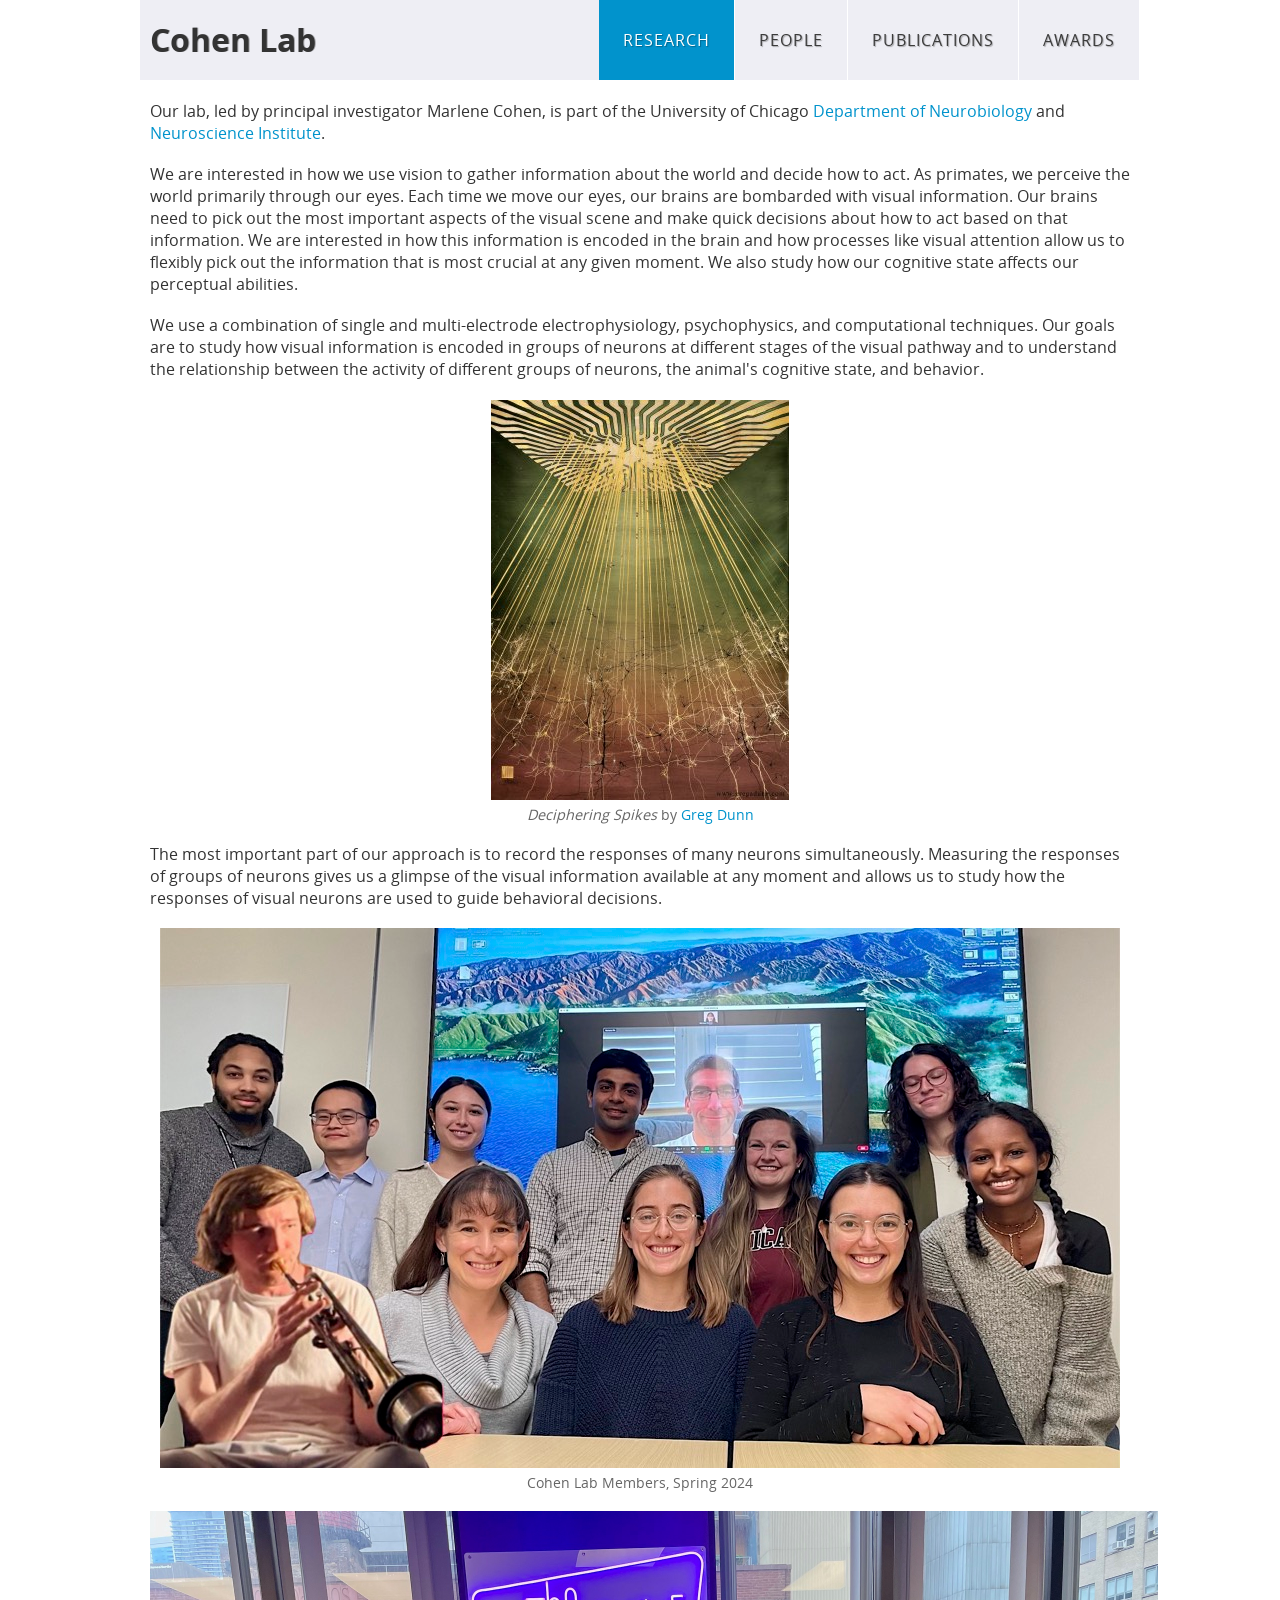
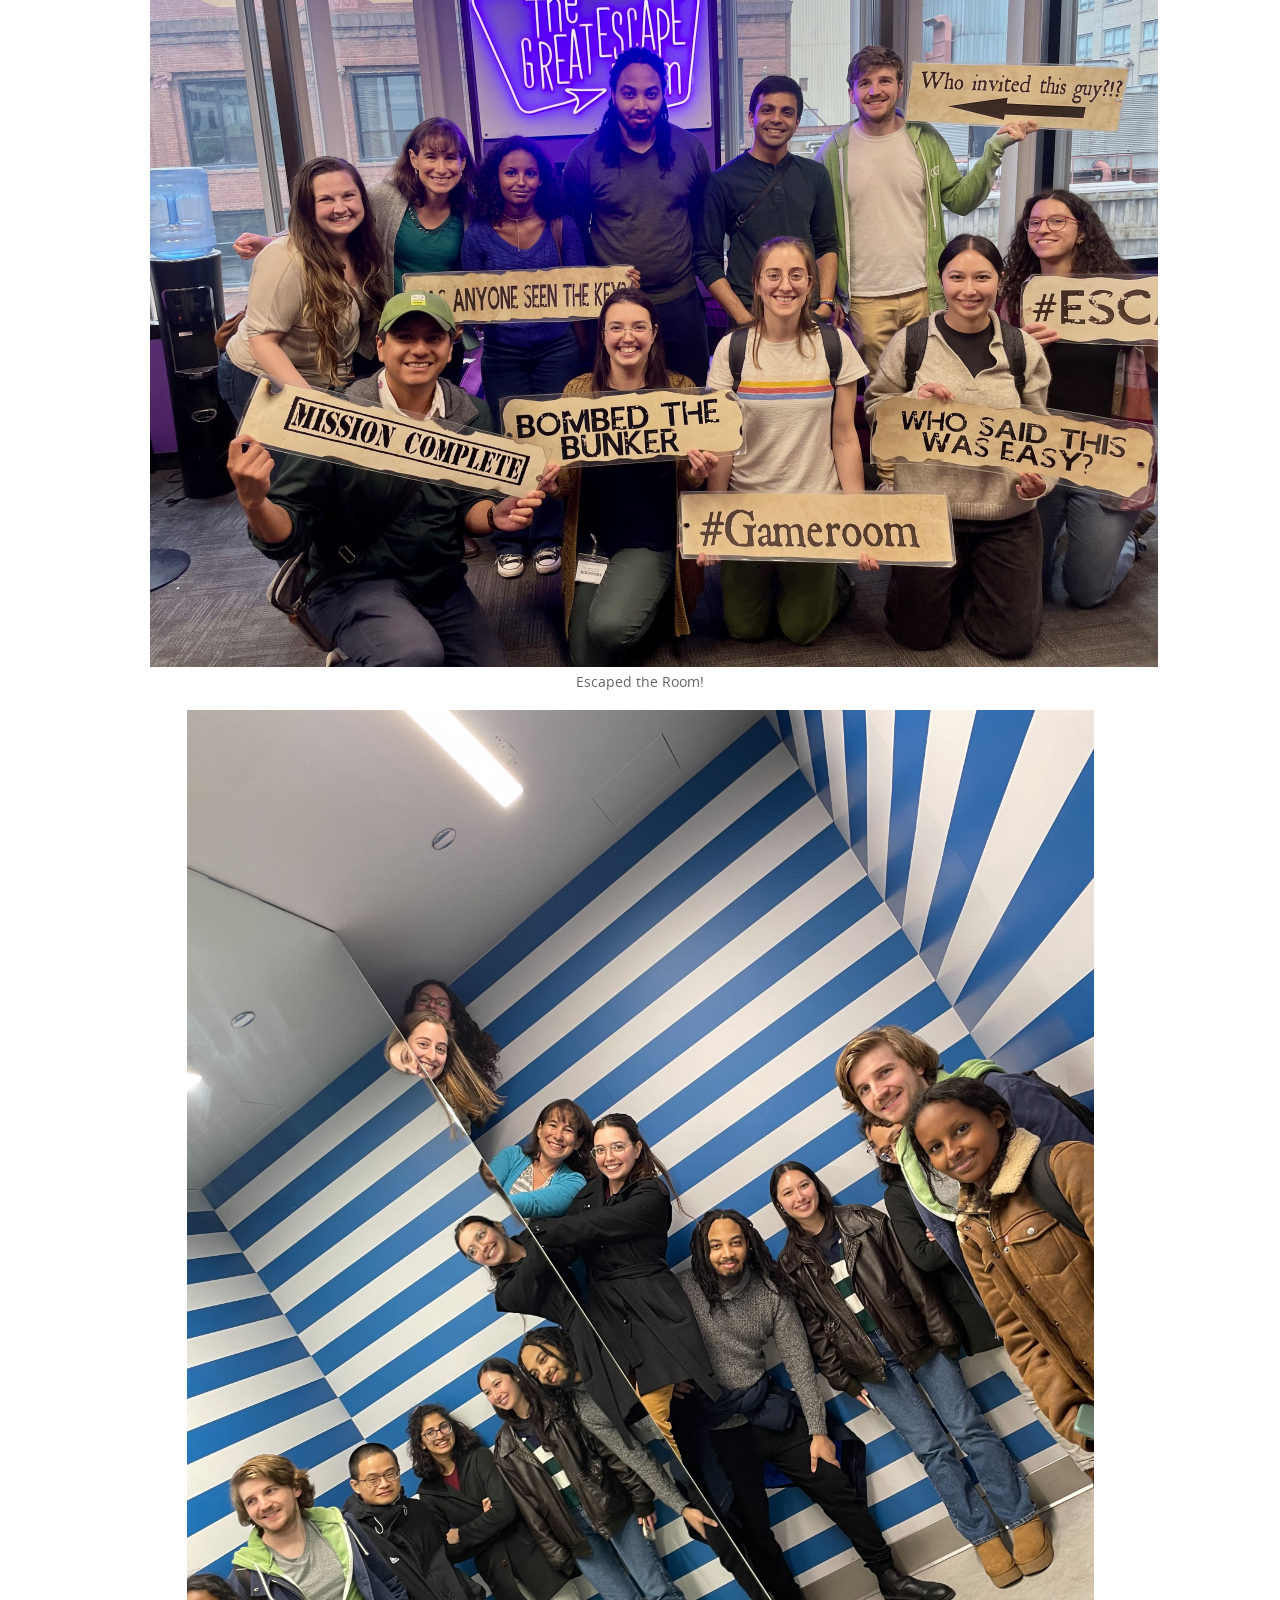
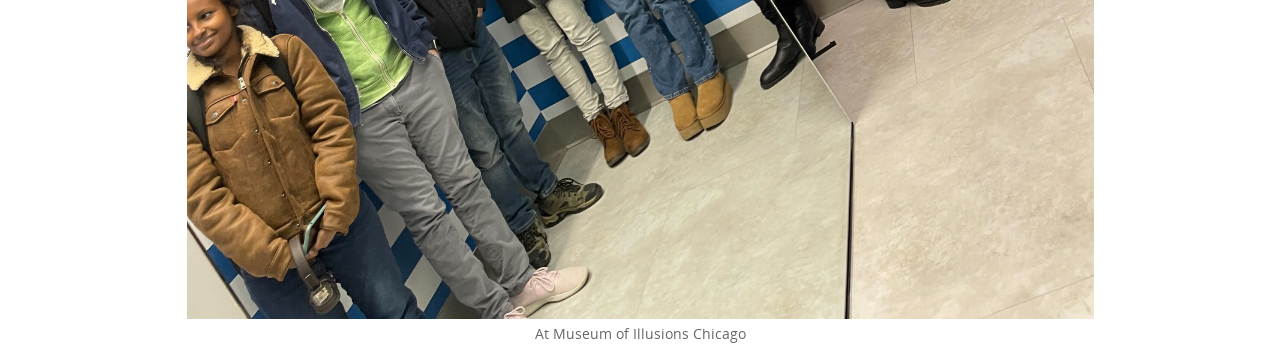
==== docs/index.html @ cf674f64 "Initial commit" ====
<!DOCTYPE html>
<html>
  <head>
    <title>Marlene Cohen Laboratory</title>
    <link href="cohenlab.css" rel="stylesheet" type="text/css" />
  </head>
  <body>
    <div class="content">
      <div class="header">
        <!-- <img src='banner-pitt-mark.jpg'> -->

        <div id="nav">
          <ul>
            <li class="current"><a href="index.html">Research</a></li>
            <li><a href="people.html">People</a></li>
            <li><a href="publications.html">Publications</a></li>
            <li><a href="awards.html">Awards</a></li>
          </ul>
        </div>
        <h1>Cohen Lab</h1>
      </div>

      <div class="main">
        <div class="">
          <!-- <img src='sampledata.jpg'>
<div class="captions">
	<h2>This is what our data looks like.</h2>
</div>

<img src='samplechannel.jpg'>
 -->
          <p>
            Our lab, led by principal investigator Marlene Cohen, is part of the
            University of Chicago
            <a href="https://neurobiology.uchicago.edu/"
              >Department of Neurobiology</a
            >
            and
            <a href="https://neuroscience.uchicago.edu/"
              >Neuroscience Institute</a
            >.
          </p>
          <p>
            We are interested in how we use vision to gather information about
            the world and decide how to act. As primates, we perceive the world
            primarily through our eyes. Each time we move our eyes, our brains
            are bombarded with visual information. Our brains need to pick out
            the most important aspects of the visual scene and make quick
            decisions about how to act based on that information. We are
            interested in how this information is encoded in the brain and how
            processes like visual attention allow us to flexibly pick out the
            information that is most crucial at any given moment. We also study
            how our cognitive state affects our perceptual abilities.
          </p>
          <p>
            We use a combination of single and multi-electrode
            electrophysiology, psychophysics, and computational techniques. Our
            goals are to study how visual information is encoded in groups of
            neurons at different stages of the visual pathway and to understand
            the relationship between the activity of different groups of
            neurons, the animal's cognitive state, and behavior.
          </p>

          <div class="figure">
            <div>
              <a href="cohen_commission.html"
                ><img src="cohen_commission.jpg" width="298" height="400"
              /></a>
              <!--
	<img src='arrays.jpg' width='900' height='441'>
	<img src='sampledata.jpg' width='482' height='280'>
	<img src='samplechannel.jpg' width='399' height='280'> -->
            </div>
            <div class="caption">
              <i>Deciphering Spikes</i> by
              <a href="cohen_commission.html">Greg Dunn</a>
            </div>
          </div>

          <p>
            The most important part of our approach is to record the responses
            of many neurons simultaneously. Measuring the responses of groups of
            neurons gives us a glimpse of the visual information available at
            any moment and allows us to study how the responses of visual
            neurons are used to guide behavioral decisions.
          </p>
        </div>

        <div class="figure">
          <img
            src="labpic.jpg"
            width="960"
            height="540"
            alt="Lab members gathered"
          />
          <div class="caption">Cohen Lab Members, Spring 2024</div>
        </div>
        <div class="figure">
          <img
            src="escape.jpg"
            width="1008"
            height="756"
            alt="Lab members celebrate victory"
          />
          <div class="caption">Escaped the Room!</div>
        </div>
        <div class="figure">
          <img
            src="illusion.jpg"
            width="907"
            height="1209"
            alt="Unusual perspective of lab members"
          />
          <div class="caption">At Museum of Illusions Chicago</div>
        </div>
      </div>
    </div>
    <script type="text/javascript">
      var _gaq = _gaq || [];
      _gaq.push(["_setAccount", "UA-36867019-1"]);
      _gaq.push(["_trackPageview"]);

      (function () {
        var ga = document.createElement("script");
        ga.type = "text/javascript";
        ga.async = true;
        ga.src =
          ("https:" == document.location.protocol
            ? "https://ssl"
            : "http://www") + ".google-analytics.com/ga.js";
        var s = document.getElementsByTagName("script")[0];
        s.parentNode.insertBefore(ga, s);
      })();
    </script>
  </body>
</html>
---- docs/cohenlab.css ----
@font-face  {
	font-family: 'cohenlab';
	font-style: normal;
	font-weight: 400;
	font-variant: normal;
	src: url("opensans-regular.woff");
}
@font-face  {
	font-family: 'cohenlab';
	font-style: normal;
	font-weight: 700;
	font-variant: normal;
	src: url("opensans-bold.woff");
}

* {
	margin: 0;
	padding: 0;
}
body {
	font-family: cohenlab, "Helvetica Neue", Helvetica, sans-serif;
	color: #333;
}
h1, h2, h3, h4, h5, h6 {
	font-family: cohenlab, "Helvetica Neue", Helvetica, cohenlab, sans-serif;
}

p {
	margin-bottom: 1.2em;
}
a {
	color: #0193CC;
	text-decoration: none;
}
a:hover {
	background-color: #EEEEF4;
}


.hidden {
	display: none;
}


.header {
	background-color: #EEEEF4;
	height: 80px;
	margin-bottom: 20px;
	overflow: hidden;
}
.header h1 {
	margin-left: 10px;
	line-height: 80px;
	text-shadow: 1px 0px 0px rgba(0,0,0,0.3);
}
.header h1 a {
	color: #333;
}

#nav {
	height: 80px;
	margin: 0px auto;
	float: right;
}

#nav ul {
	margin: 0;
	padding: 0px;
	list-style: none;
	line-height: normal;
}

#nav li {
	float: left;
	border-right: 1px solid #FFFFFF;
	text-shadow: 1px 1px 1px rgba(0,0,0,0.3);
}

#nav a {
	display: block;
	letter-spacing: 1px;
	line-height: 80px;
	padding: 0px 24px;
	text-decoration: none;
	text-align: center;
	text-transform: uppercase;
	font-size: 16px;
	font-weight: normal;
	color: #3B3B3B;
	border: none;
}

#nav .current a {
	background: #0193CC;
	color: #FFFFFF;
}
#nav a:hover {
	background: rgba(1, 147, 204, 0.7);
	color: #FFFFFF;
}

#nav .current a {
	background: #0193CC;
}

.main {
	padding: 0 10px;
}

.content {
	margin: 0 auto;
	padding: 0 20px;
	max-width: 1000px;
}

.figure {
	text-align: center;
	margin-bottom: 1.2em;
}
.figure .caption {
	font-size: 0.9em;
	color: #666;
}


.person {
	margin-bottom: 20px;
	-moz-border-radius: 4px;
	-webkit-border-radius: 4px;
	padding: 10px;
	clear: both;
}
.person .photo {
	float: left;
	margin-right: 20px;
}
.person .text {
}
.person .name {
	color: #000;
	font-weight: bold;
}
.person .title {
	color: #666;
	font-size: 0.8em;
}
.person .degree {
	color: #666;
	font-size: 0.8em;
}


.pub {
	margin: 1em 2em;
}
.pub .me {
	font-weight: bold;
}

.awards {
    margin: 10px 0 0 40px;
}
.awards li {
    margin: 1em 0;
}


.blockquote {
	font-style: italic;
}
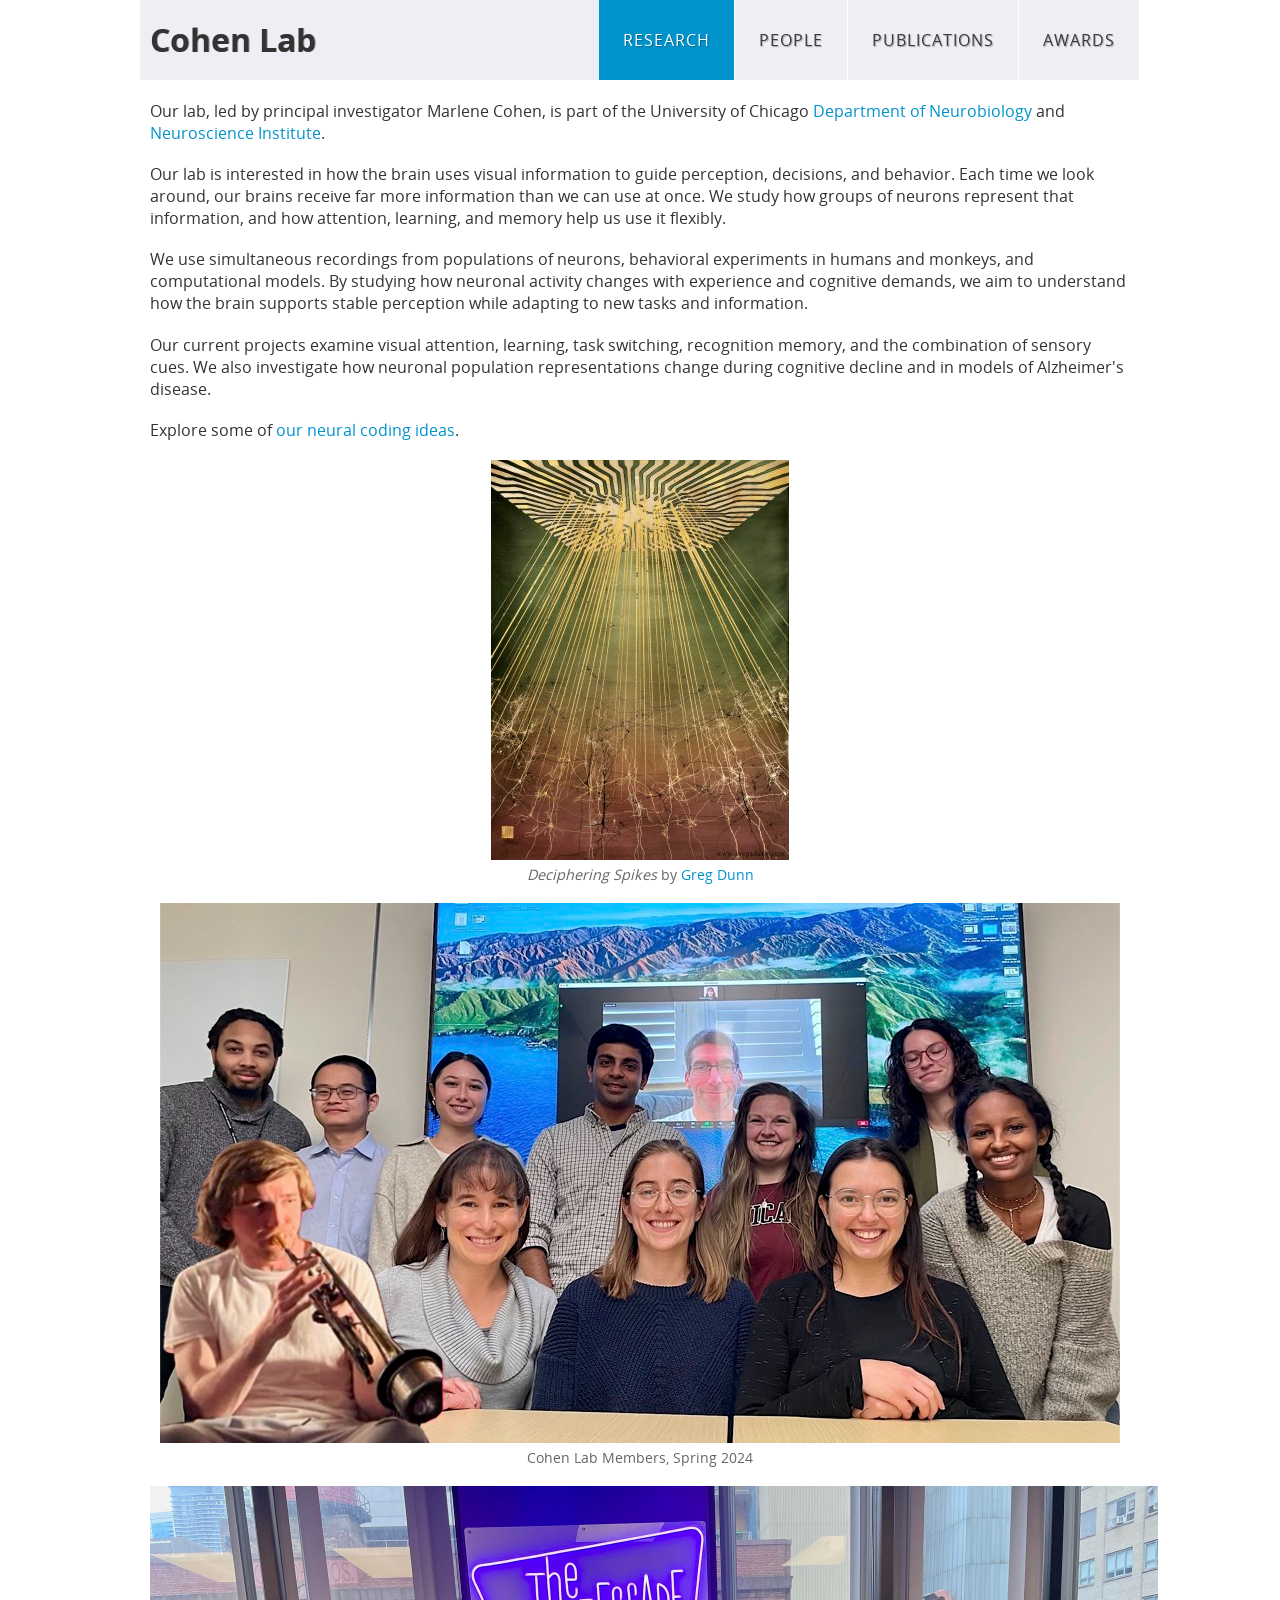
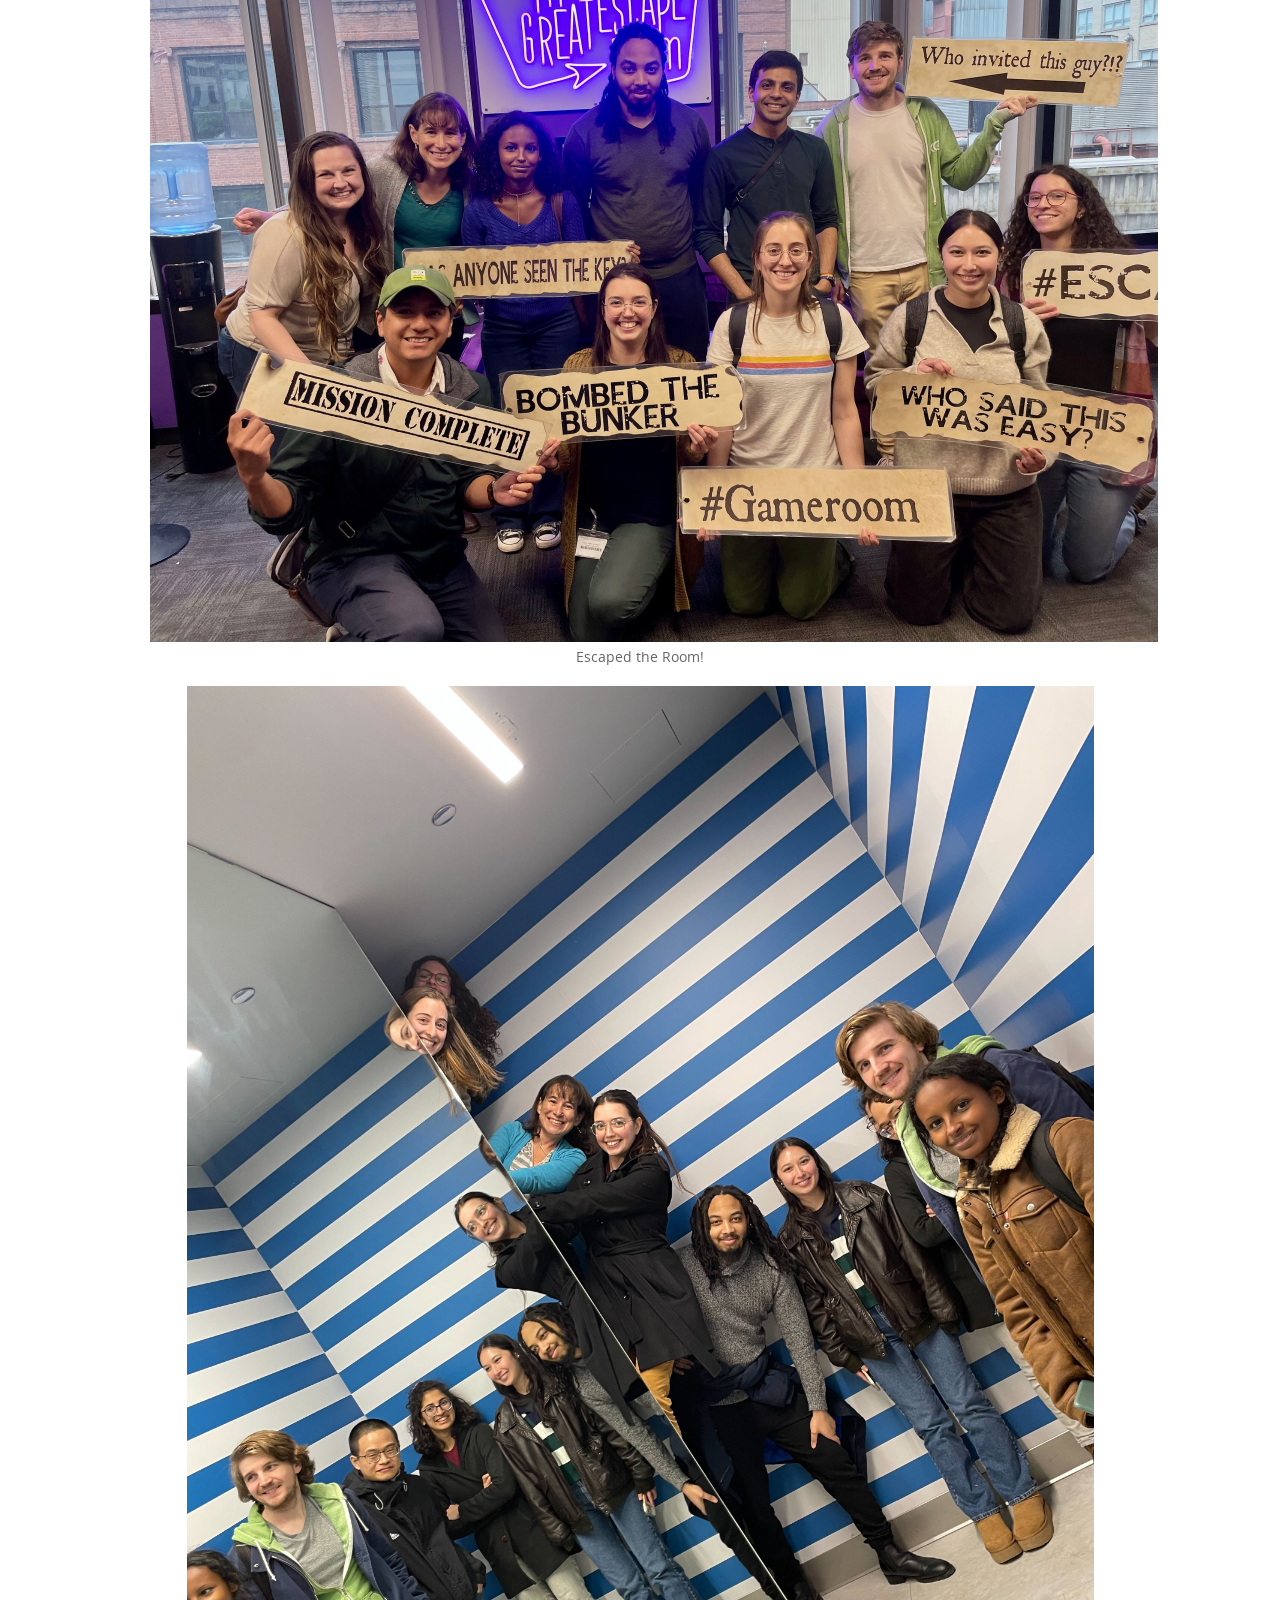
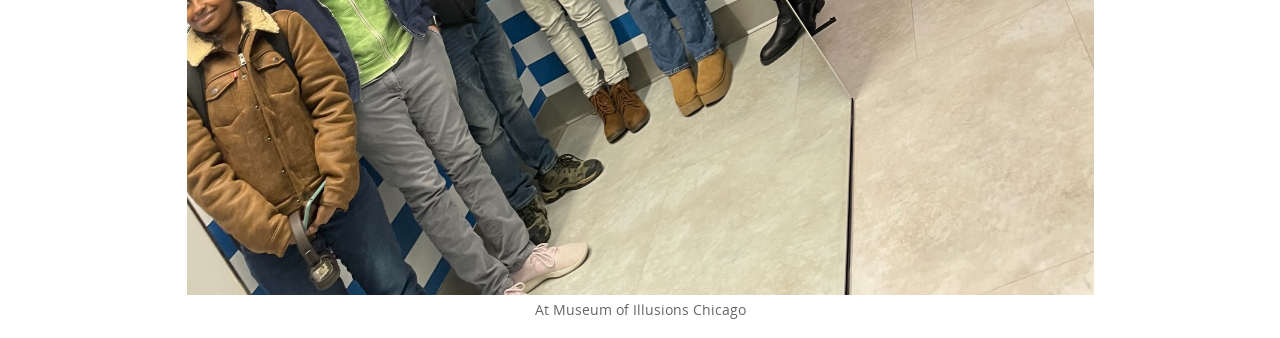
==== commit 83d6647d: "Oct 2026 updates" ====
--- a/docs/index.html
+++ b/docs/index.html
@@ -40,26 +40,30 @@
               >Neuroscience Institute</a
             >.
           </p>
-          <p>
-            We are interested in how we use vision to gather information about
-            the world and decide how to act. As primates, we perceive the world
-            primarily through our eyes. Each time we move our eyes, our brains
-            are bombarded with visual information. Our brains need to pick out
-            the most important aspects of the visual scene and make quick
-            decisions about how to act based on that information. We are
-            interested in how this information is encoded in the brain and how
-            processes like visual attention allow us to flexibly pick out the
-            information that is most crucial at any given moment. We also study
-            how our cognitive state affects our perceptual abilities.
-          </p>
-          <p>
-            We use a combination of single and multi-electrode
-            electrophysiology, psychophysics, and computational techniques. Our
-            goals are to study how visual information is encoded in groups of
-            neurons at different stages of the visual pathway and to understand
-            the relationship between the activity of different groups of
-            neurons, the animal's cognitive state, and behavior.
-          </p>
+
+
+<p>
+  Our lab is interested in how the brain uses visual information to guide perception,
+decisions, and behavior. Each time we look around, our brains receive far more
+information than we can use at once. We study how groups of neurons represent that
+information, and how attention, learning, and memory help us use it flexibly.
+</p>
+<p>
+  We use simultaneous recordings from populations of neurons, behavioral experiments in
+humans and monkeys, and computational models. By studying how neuronal activity
+changes with experience and cognitive demands, we aim to understand how the brain
+supports stable perception while adapting to new tasks and information.
+</p>
+<p>
+  Our current projects examine visual attention, learning, task switching, recognition
+memory, and the combination of sensory cues. We also investigate how neuronal
+population representations change during cognitive decline and in models of Alzheimer's
+disease.
+</p>
+
+<p>
+  Explore some of <a href="https://marlenercohen.github.io/geometry-of-thought/">our neural coding ideas</a>.
+</p>
 
           <div class="figure">
             <div>
@@ -77,13 +81,6 @@
             </div>
           </div>
 
-          <p>
-            The most important part of our approach is to record the responses
-            of many neurons simultaneously. Measuring the responses of groups of
-            neurons gives us a glimpse of the visual information available at
-            any moment and allows us to study how the responses of visual
-            neurons are used to guide behavioral decisions.
-          </p>
         </div>
 
         <div class="figure">
--- a/docs/cohenlab.css
+++ b/docs/cohenlab.css
@@ -154,7 +154,7 @@
 	margin: 1em 2em;
 }
 .pub .me {
-	font-weight: bold;
+	font-weight: normal;
 }
 
 .awards {
